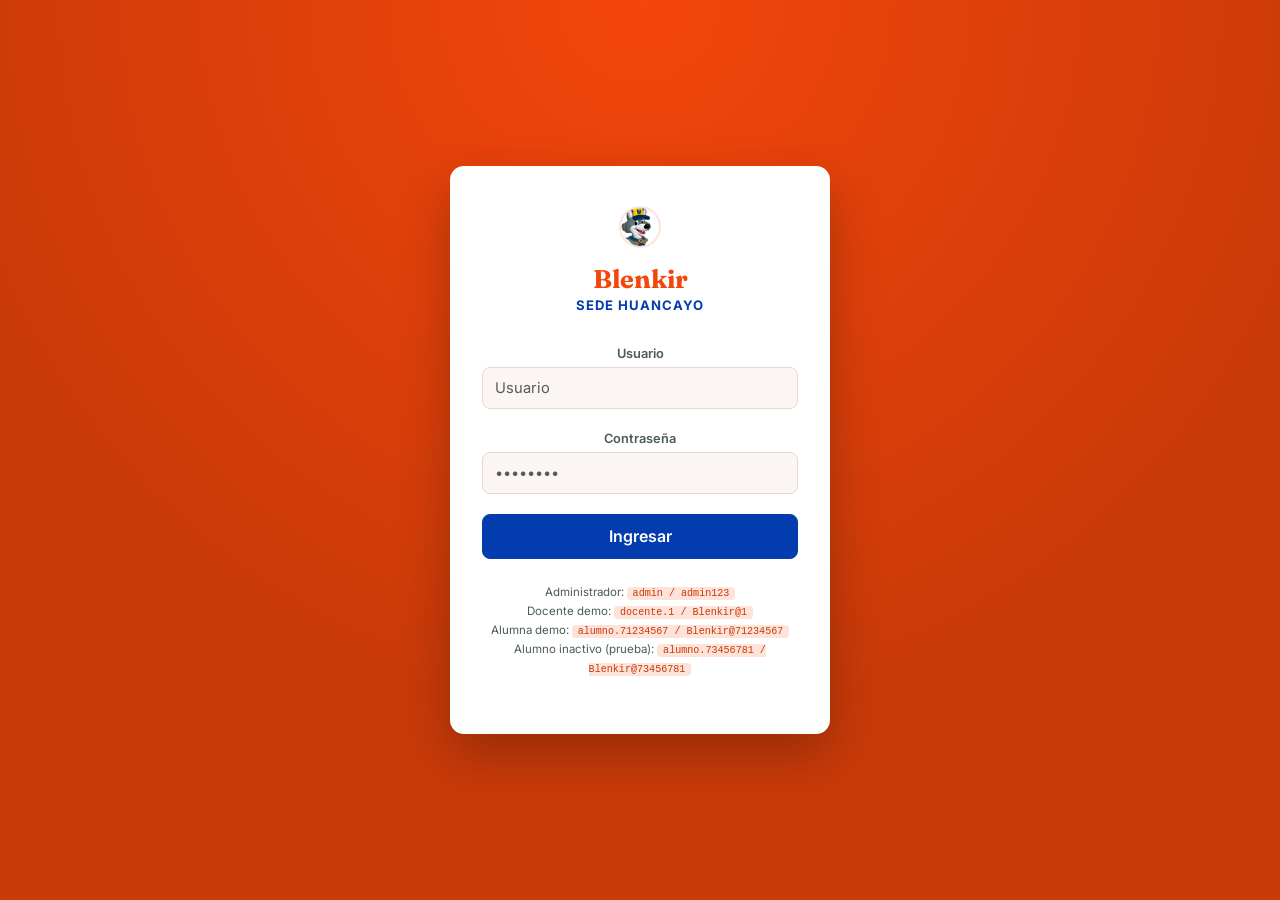
==== v3/src/main/resources/static/index.html @ 97f26d27 "primera mejora del sistema" ====
<!DOCTYPE html>
<html lang="es">
<head>
<meta charset="UTF-8">
<meta name="viewport" content="width=device-width, initial-scale=1.0">
<title>Blenkir · Sede Huancayo</title>

<link rel="preconnect" href="https://fonts.googleapis.com">
<link href="https://fonts.googleapis.com/css2?family=Fraunces:opsz,wght@9..144,500;9..144,600;9..144,700&family=Inter:wght@400;500;600;700&display=swap" rel="stylesheet">
<link href="https://cdn.jsdelivr.net/npm/bootstrap@5.3.3/dist/css/bootstrap.min.css" rel="stylesheet">
<link rel="stylesheet" href="styles.css">
</head>
<body>

<!--  PANTALLA 1 · INICIO DE SESIÓN-->
<section id="pantallaLogin" class="login-screen">
  <div class="login-card">
    <div class="brand-mark mx-auto mb-3">
      <img src="img/logo.png" alt="Logo Colegios Blenkir">
    </div>
    <h1 class="login-title">Blenkir</h1>
    <p class="login-sub">Sede Huancayo </p>

    <form id="formLogin" class="d-flex flex-column gap-3 mt-4" novalidate>
      <div>
        <label class="form-label" for="loginUsuario">Usuario</label>
        <input type="text" class="form-control" id="loginUsuario" placeholder="Usuario" autocomplete="username" required>
      </div>
      <div>
        <label class="form-label" for="loginPassword">Contraseña</label>
        <input type="password" class="form-control" id="loginPassword" placeholder="••••••••" autocomplete="current-password" required>
      </div>
      <div id="loginError" class="login-error d-none">Usuario o contraseña incorrectos.</div>
      <button type="submit" class="btn btn-brand mt-1">Ingresar</button>
    </form>

    <p class="login-hint mt-4">
      Administrador: <code>admin / admin123</code><br>
      Docente demo: <code>docente.1 / Blenkir@1</code><br>
      Alumna demo: <code>alumno.71234567 / Blenkir@71234567</code><br>
      Alumno inactivo (prueba): <code>alumno.73456781 / Blenkir@73456781</code>
    </p>
  </div>
</section>

<!-- APP -->
<div id="appShell" class="app-wrap d-none">

  <header class="topbar">
    <div class="d-flex align-items-center justify-content-between flex-wrap py-2 px-3">
      <div class="d-flex align-items-center gap-3 brand">
        <button id="btnMenu" class="btn-icon d-lg-none" aria-label="Abrir menú">☰</button>
        <div class="brand-mark brand-mark-sm">
          <img src="img/logo.png" alt="Logo Colegios Blenkir">
        </div>
        <div>
          <h1 class="brand-name mb-0">Blenkir</h1>
          <span class="brand-sub">Sede Huancayo</span>
        </div>
      </div>
      <div class="d-flex align-items-center gap-3">
        <span class="user-chip">
          <span id="userNombre">—</span>
          <span id="userRol" class="badge-rol">—</span>
        </span>
        <button id="btnLogout" class="btn btn-outline-light btn-sm">Cerrar sesión</button>
      </div>
    </div>
  </header>

  <div class="app-body">

    <!-- SIDEBAR -->
    <aside class="sidebar" id="sidebar">
      <nav class="d-flex flex-column gap-1">
        <button class="side-link active" data-view="dashboard" data-roles="Administrador,Docente">🏠 Panel principal</button>
        <button class="side-link" data-view="estudiantes" data-roles="Administrador">🎓 Estudiantes</button>
        <button class="side-link" data-view="academica" data-roles="Administrador">📚 Gestión académica</button>
        <button class="side-link" data-view="calificaciones" data-roles="Docente">📝 Calificaciones</button>
        <button class="side-link" data-view="asistencia" data-roles="Docente">🗓️ Asistencia</button>
        <button class="side-link" data-view="usuarios" data-roles="Administrador">👤 Usuarios</button>
        <button class="side-link" data-view="reportes" data-roles="Administrador,Docente">📊 Reportes</button>
        <button class="side-link" data-view="misnotas" data-roles="Alumno">🎒 Mis notas</button>
      </nav>
    </aside>
    <div class="sidebar-backdrop d-none" id="sidebarBackdrop"></div>

    <!--  MAIN CONTENT  -->
    <main class="main-content">

      <section id="welcomeBanner" class="welcome-banner" aria-live="polite">
        <div>
          <span class="welcome-eyebrow">COLEGIO BLENKIR · SEDE HUANCAYO</span>
          <h2 id="welcomeTitle">¡Bienvenido al sistema!</h2>
          <p id="welcomeText">Nos alegra tenerte de vuelta. Aquí puedes consultar la información académica.</p>
        </div>
        <span class="welcome-icon" aria-hidden="true">✦</span>
      </section>

      <!-- PANEL PRINCIPAL -->
      <section class="view active" id="view-dashboard">
        <h2 class="view-title">Panel principal</h2>
        <p class="view-sub">Accede rápidamente a cada módulo del sistema.</p>

        <div class="dashboard-grid">
          <button class="dash-card" data-goto="estudiantes" data-roles="Administrador">
            <span class="dash-icon">🎓</span>
            <span class="dash-label">Estudiantes</span>
            <span class="dash-count" id="countEstudiantes">0</span>
          </button>
          <button class="dash-card" data-goto="academica" data-sub="docentes" data-roles="Administrador">
            <span class="dash-icon">👨‍🏫</span>
            <span class="dash-label">Docentes</span>
            <span class="dash-count" id="countDocentes">0</span>
          </button>
          <button class="dash-card" data-goto="academica" data-sub="cursos" data-roles="Administrador">
            <span class="dash-icon">📚</span>
            <span class="dash-label">Cursos</span>
            <span class="dash-count" id="countCursos">0</span>
          </button>
          <button class="dash-card" data-goto="calificaciones" data-roles="Docente">
            <span class="dash-icon">📝</span>
            <span class="dash-label">Calificaciones</span>
            <span class="dash-count" id="countNotas">0</span>
          </button>
          <button class="dash-card" data-goto="asistencia" data-roles="Docente">
            <span class="dash-icon">🗓️</span>
            <span class="dash-label">Asistencia</span>
            <span class="dash-count" id="countAsistencias">0</span>
          </button>
          <button class="dash-card" data-goto="reportes">
            <span class="dash-icon">📊</span>
            <span class="dash-label">Reportes</span>
            <span class="dash-count">→</span>
          </button>
        </div>
      </section>

      <!-- GESTIÓN DE ESTUDIANTES  -->
      <section class="view" id="view-estudiantes">
        <h2 class="view-title">Gestión de estudiantes</h2>
        <p class="view-sub">Registrar, modificar, buscar y desactivar estudiantes.</p>

        <div class="section-flex">
          <div class="card panel-card form-card">
            <h3 class="panel-title" id="tituloFormEstudiante">Registrar estudiante</h3>
            <form id="formEstudiante" class="d-flex flex-column gap-3" novalidate>
              <input type="hidden" id="estId">
              <div>
                <label class="form-label" for="estNombres">Nombres</label>
                <input type="text" class="form-control" id="estNombres" placeholder="Ana María" required>
              </div>
              <div>
                <label class="form-label" for="estApellidos">Apellidos</label>
                <input type="text" class="form-control" id="estApellidos" placeholder="Quispe Torres" required>
              </div>
              <div>
                <label class="form-label" for="estDni">DNI</label>
                <input type="text" class="form-control" id="estDni" placeholder="12345678" required>
              </div>
              <div class="row g-2">
                <div class="col-7">
                  <label class="form-label" for="estGrado">Grado</label>
                  <select class="form-select" id="estGrado" required>
                    <option value="" disabled selected>Elegir</option>
                    <option>1ro Secundaria</option>
                    <option>2do Secundaria</option>
                    <option>3ro Secundaria</option>
                    <option>4to Secundaria</option>
                    <option>5to Secundaria</option>
                  </select>
                </div>
                <div class="col-5">
                  <label class="form-label" for="estSeccion">Sección</label>
                  <select class="form-select" id="estSeccion" required>
                    <option value="" disabled selected>—</option>
                    <option>A</option><option>B</option><option>C</option>
                  </select>
                </div>
              </div>
              <div class="d-flex gap-2 mt-2">
                <button type="submit" class="btn btn-brand flex-grow-1" id="btnGuardarEstudiante">Guardar estudiante</button>
                <button type="button" class="btn btn-outline-secondary d-none" id="btnCancelarEdicionEst">Cancelar</button>
              </div>
            </form>
          </div>

          <div class="card panel-card table-card">
            <div class="d-flex justify-content-between align-items-center flex-wrap gap-2 mb-3">
              <h3 class="panel-title mb-0">Lista de estudiantes</h3>
              <div class="d-flex gap-2 flex-wrap">
                <select class="form-select filter-select" id="filtroEstadoEstudiante">
                  <option value="">Todos los estados</option>
                  <option value="activo">Activos</option>
                  <option value="inactivo">Inactivos</option>
                </select>
                <input type="search" id="buscarEstudiante" class="form-control search-input" placeholder="Buscar por nombre o DNI…">
              </div>
            </div>
            <div class="table-responsive">
              <table class="table table-hover align-middle mb-0">
                <thead>
                  <tr>
                    <th>Estudiante</th><th>DNI</th><th>Grado</th><th>Sección</th><th>Estado</th><th class="text-end">Acciones</th>
                  </tr>
                </thead>
                <tbody id="tbodyEstudiantes"></tbody>
              </table>
            </div>
            <p class="empty-state d-none" id="emptyEstudiantes">No hay estudiantes con ese criterio.</p>
          </div>
        </div>
      </section>

      <!-- GESTIÓN ACADÉMICA -->
      <section class="view" id="view-academica">
        <h2 class="view-title">Gestión académica</h2>
        <p class="view-sub">Cursos, docentes y asignación de estudiantes a cursos.</p>

        <nav class="subtabs mb-4">
          <button class="subtab-btn active" data-subtab="cursos">Cursos</button>
          <button class="subtab-btn" data-subtab="docentes">Docentes</button>
          <button class="subtab-btn" data-subtab="asignacion">Asignación de estudiantes</button>
        </nav>

        <!-- CURSOS -->
        <div class="subpanel active" id="sub-cursos">
          <div class="section-flex">
            <div class="card panel-card form-card">
              <h3 class="panel-title">Nuevo curso</h3>
              <form id="formCurso" class="d-flex flex-column gap-3" novalidate><input type="hidden" id="curId">
                <div>
                  <label class="form-label" for="curNombre">Nombre del curso</label>
                  <input type="text" class="form-control" id="curNombre" placeholder="Matemática" required>
                </div>
                <div>
                  <label class="form-label" for="curDocente">Docente asignado</label>
                  <select class="form-select" id="curDocente" required>
                    <option value="" disabled selected>Elegir docente</option>
                  </select>
                </div>
                <div>
                  <label class="form-label" for="curCreditos">Créditos</label>
                  <input type="number" class="form-control" id="curCreditos" min="1" max="10" value="3" required>
                </div>
                <div class="d-flex gap-2 mt-2"><button type="submit" class="btn btn-brand flex-grow-1" id="btnGuardarCurso">Guardar curso</button><button type="button" class="btn btn-outline-secondary" onclick="limpiarFormCurso()">Cancelar</button></div>
              </form>
            </div>
            <div class="card panel-card table-card">
              <h3 class="panel-title">Lista de cursos</h3>
              <div class="table-responsive">
                <table class="table table-hover align-middle mb-0">
                  <thead><tr><th>Curso</th><th>Docente</th><th>Créditos</th><th class="text-end">Acciones</th></tr></thead>
                  <tbody id="tbodyCursos"></tbody>
                </table>
              </div>
              <p class="empty-state d-none" id="emptyCursos">Aún no hay cursos registrados.</p>
            </div>
          </div>
        </div>

        <!-- DOCENTES -->
        <div class="subpanel" id="sub-docentes">
          <div class="section-flex">
            <div class="card panel-card form-card">
              <h3 class="panel-title" id="tituloFormDocente">Registrar docente</h3>
              <form id="formDocente" class="d-flex flex-column gap-3" novalidate>
                <input type="hidden" id="docId">
                <div>
                  <label class="form-label" for="docNombres">Nombres y apellidos</label>
                  <input type="text" class="form-control" id="docNombres" placeholder="Carlos Ruiz" required>
                </div>
                <div>
                  <label class="form-label" for="docEspecialidad">Especialidad</label>
                  <input type="text" class="form-control" id="docEspecialidad" placeholder="Matemática" required>
                </div>
                <div>
                  <label class="form-label" for="docEmail">Correo</label>
                  <input type="email" class="form-control" id="docEmail" placeholder="carlos.ruiz@blenkirahora.edu" required>
                </div>
                <div class="d-flex gap-2 mt-2">
                  <button type="submit" class="btn btn-brand flex-grow-1" id="btnGuardarDocente">Guardar docente</button>
                  <button type="button" class="btn btn-outline-secondary d-none" id="btnCancelarEdicionDoc">Cancelar</button>
                </div>
              </form>
            </div>
            <div class="card panel-card table-card">
              <h3 class="panel-title">Lista de docentes</h3>
              <div class="table-responsive">
                <table class="table table-hover align-middle mb-0">
                  <thead><tr><th>Docente</th><th>Especialidad</th><th>Correo</th><th>Estado</th><th class="text-end">Acciones</th></tr></thead>
                  <tbody id="tbodyDocentes"></tbody>
                </table>
              </div>
              <p class="empty-state d-none" id="emptyDocentes">Aún no hay docentes registrados.</p>
            </div>
          </div>
        </div>

        <!-- ASIGNACIÓN -->
        <div class="subpanel" id="sub-asignacion">
          <div class="card panel-card">
            <h3 class="panel-title">Matricular estudiantes en un curso</h3>
            <div class="row g-3 mb-3">
              <div class="col-md-6">
                <label class="form-label" for="asigCurso">Curso</label>
                <select class="form-select" id="asigCurso">
                  <option value="" disabled selected>Elegir curso</option>
                </select>
              </div>
            </div>
            <div class="table-responsive">
              <table class="table table-hover align-middle mb-0">
                <thead><tr><th>Estudiante</th><th>Grado / Sección</th><th class="text-end">Matriculado</th></tr></thead>
                <tbody id="tbodyAsignacion"></tbody>
              </table>
            </div>
            <p class="empty-state d-none" id="emptyAsignacion">Elige un curso para ver a los estudiantes.</p>
          </div>
        </div>
      </section>

      <!-- REGISTRO DE CALIFICACIONES -->
      <section class="view" id="view-calificaciones">
        <h2 class="view-title">Registro de calificaciones</h2>
        <p class="view-sub">Selecciona curso y estudiante, registra la nota y consulta el promedio.</p>

        <div class="section-flex">
          <div class="card panel-card form-card">
            <h3 class="panel-title">Registrar nota</h3>
            <form id="formNota" class="d-flex flex-column gap-3" novalidate>
              <div>
                <label class="form-label" for="notaCurso">Curso</label>
                <select class="form-select" id="notaCurso" required>
                  <option value="" disabled selected>Elegir curso</option>
                </select>
              </div>
              <div>
                <label class="form-label" for="notaEstudiante">Estudiante</label>
                <select class="form-select" id="notaEstudiante" required>
                  <option value="" disabled selected>Elegir estudiante</option>
                </select>
              </div>
              <div class="row g-2">
                <div class="col-6">
                  <label class="form-label" for="notaBimestre">Bimestre</label>
                  <select class="form-select" id="notaBimestre" required>
                    <option value="1">1</option><option value="2">2</option><option value="3">3</option><option value="4">4</option>
                  </select>
                </div>
                <div class="col-6">
                  <label class="form-label" for="notaCalificacion">Calificación (0–20)</label>
                  <input type="number" class="form-control" id="notaCalificacion" min="0" max="20" step="0.5" required>
                </div>
              </div>
              <button type="submit" class="btn btn-brand mt-2">Registrar nota</button>
            </form>

            <div class="promedio-box mt-4" id="promedioBox" style="display:none;">
              <span class="promedio-label">Promedio del estudiante</span>
              <span class="promedio-valor" id="promedioValor">0.0</span>
            </div>
          </div>

          <div class="card panel-card table-card">
            <div class="d-flex justify-content-between align-items-center flex-wrap gap-2 mb-3">
              <h3 class="panel-title mb-0">Notas registradas</h3>
              <select class="form-select filter-select" id="filtroCursoNotas">
                <option value="">Todos los cursos</option>
              </select>
            </div>
            <div class="table-responsive">
              <table class="table table-hover align-middle mb-0">
                <thead><tr><th>Estudiante</th><th>Curso</th><th>Bimestre</th><th>Calificación</th><th>Fecha</th><th class="text-end">Acciones</th></tr></thead>
                <tbody id="tbodyNotas"></tbody>
              </table>
            </div>
            <p class="empty-state d-none" id="emptyNotas">Aún no hay notas registradas.</p>
          </div>
        </div>
      </section>

      <!-- PANTALLA 6 · CONTROL DE ASISTENCIA -->
      <section class="view" id="view-asistencia">
        <h2 class="view-title">Control de asistencia</h2>
        <p class="view-sub">Registra asistencia, inasistencia o tardanza, y consulta el historial.</p>

        <div class="section-flex">
          <div class="card panel-card form-card">
            <h3 class="panel-title">Registrar asistencia</h3>
            <form id="formAsistencia" class="d-flex flex-column gap-3" novalidate>
              <div>
                <label class="form-label" for="asisCurso">Curso</label>
                <select class="form-select" id="asisCurso" required>
                  <option value="" disabled selected>Elegir curso</option>
                </select>
              </div>
              <div>
                <label class="form-label" for="asisEstudiante">Estudiante</label>
                <select class="form-select" id="asisEstudiante" required>
                  <option value="" disabled selected>Elegir estudiante</option>
                </select>
              </div>
              <div>
                <label class="form-label" for="asisFecha">Fecha</label>
                <input type="date" class="form-control" id="asisFecha" required>
              </div>
              <div>
                <label class="form-label" for="asisEstado">Estado</label>
                <select class="form-select" id="asisEstado" required>
                  <option value="Presente">Presente</option>
                  <option value="Tardanza">Tardanza</option>
                  <option value="Inasistencia">Inasistencia</option>
                </select>
              </div>
              <button type="submit" class="btn btn-brand mt-2">Registrar</button>
            </form>
          </div>

          <div class="card panel-card table-card">
            <div class="d-flex justify-content-between align-items-center flex-wrap gap-2 mb-3">
              <h3 class="panel-title mb-0">Historial de asistencia</h3>
              <select class="form-select filter-select" id="filtroEstudianteAsistencia">
                <option value="">Todos los estudiantes</option>
              </select>
            </div>
            <div class="table-responsive">
              <table class="table table-hover align-middle mb-0">
                <thead><tr><th>Estudiante</th><th>Curso</th><th>Fecha</th><th>Estado</th><th class="text-end">Acciones</th></tr></thead>
                <tbody id="tbodyAsistencia"></tbody>
              </table>
            </div>
            <p class="empty-state d-none" id="emptyAsistencia">Aún no hay registros de asistencia.</p>
          </div>
        </div>
      </section>

      <!-- GESTIÓN DE USUARIOS -->
      <section class="view" id="view-usuarios">
        <h2 class="view-title">Gestión de usuarios</h2>
        <p class="view-sub">Administra usernames, contraseñas, roles y vínculos con estudiantes o docentes.</p>
        <div class="section-flex">
          <div class="card panel-card form-card">
            <h3 class="panel-title" id="tituloFormUsuario">Nuevo usuario</h3>
            <form id="formUsuario" class="d-flex flex-column gap-3" novalidate>
              <input type="hidden" id="usrId">
              <div><label class="form-label" for="usrUsuario">Username</label><input type="text" class="form-control" id="usrUsuario" required></div>
              <div><label class="form-label" for="usrPassword">Contraseña</label><input type="password" class="form-control" id="usrPassword" placeholder="Vacío al editar = conservar actual"></div>
              <div><label class="form-label" for="usrTipo">Rol</label><select class="form-select" id="usrTipo" required><option>Administrador</option><option>Docente</option><option>Alumno</option></select></div>
              <div><label class="form-label" for="usrNombre">Nombre visible</label><input type="text" class="form-control" id="usrNombre" required></div>
              <div id="usrVinculoWrap"><label class="form-label" for="usrVinculo">Vinculado a</label><select class="form-select" id="usrVinculo"><option value="">Seleccionar</option></select></div>
              <div class="d-flex gap-2 mt-2"><button type="submit" class="btn btn-brand flex-grow-1" id="btnGuardarUsuario">Crear usuario</button><button type="button" class="btn btn-outline-secondary d-none" id="btnCancelarEdicionUsr">Cancelar</button></div>
            </form>
          </div>
          <div class="card panel-card table-card">
            <div class="d-flex justify-content-between align-items-center flex-wrap gap-2 mb-3"><h3 class="panel-title mb-0">Lista de usuarios</h3><input type="search" id="buscarUsuario" class="form-control search-input" placeholder="Buscar username, nombre o rol…"></div>
            <div class="table-responsive"><table class="table table-hover align-middle mb-0"><thead><tr><th>Username</th><th>Nombre</th><th>Rol</th><th>Vínculo</th><th class="text-end">Acciones</th></tr></thead><tbody id="tbodyUsuarios"></tbody></table></div>
            <p class="empty-state d-none" id="emptyUsuarios">No hay usuarios con ese criterio.</p>
          </div>
        </div>
      </section>

      <!-- REPORTES ACADÉMICOS -->
      <section class="view" id="view-reportes">
        <h2 class="view-title">Reportes académicos</h2>
        <p class="view-sub">Notas, asistencia, rendimiento académico e historial general.</p>

        <nav class="subtabs mb-4">
          <button class="subtab-btn active" data-subtab-rep="notas">Reporte de notas</button>
          <button class="subtab-btn" data-subtab-rep="asistencia">Asistencia</button>
          <button class="subtab-btn" data-subtab-rep="rendimiento">Rendimiento académico</button>
          <button class="subtab-btn" data-subtab-rep="historial">Historial</button>
        </nav>

        <div class="subpanel-rep active" id="rep-notas">
          <div class="card panel-card">
            <div class="d-flex justify-content-between align-items-center flex-wrap gap-2 mb-3">
              <h3 class="panel-title mb-0">Reporte de notas</h3>
              <select class="form-select filter-select" id="repFiltroCurso">
                <option value="">Todos los cursos</option>
              </select>
            </div>
            <div class="table-responsive">
              <table class="table table-hover align-middle mb-0">
                <thead><tr><th>Estudiante</th><th>Curso</th><th>Bimestre</th><th>Calificación</th></tr></thead>
                <tbody id="tbodyRepNotas"></tbody>
              </table>
            </div>
          </div>
        </div>

        <div class="subpanel-rep" id="rep-asistencia">
          <div class="card panel-card">
            <h3 class="panel-title">Resumen de asistencia por estudiante</h3>
            <div class="table-responsive">
              <table class="table table-hover align-middle mb-0">
                <thead><tr><th>Estudiante</th><th>Presente</th><th>Tardanza</th><th>Inasistencia</th><th>% Asistencia</th></tr></thead>
                <tbody id="tbodyRepAsistencia"></tbody>
              </table>
            </div>
          </div>
        </div>

        <div class="subpanel-rep" id="rep-rendimiento">
          <div class="card panel-card">
            <h3 class="panel-title">Ranking de rendimiento académico</h3>
            <div class="table-responsive">
              <table class="table table-hover align-middle mb-0">
                <thead><tr><th>#</th><th>Estudiante</th><th>Promedio general</th><th>Notas registradas</th></tr></thead>
                <tbody id="tbodyRepRendimiento"></tbody>
              </table>
            </div>
          </div>
        </div>

        <div class="subpanel-rep" id="rep-historial">
          <div class="card panel-card">
            <h3 class="panel-title">Historial general (notas y asistencia)</h3>
            <div class="table-responsive">
              <table class="table table-hover align-middle mb-0">
                <thead><tr><th>Fecha</th><th>Tipo</th><th>Estudiante</th><th>Curso</th><th>Detalle</th></tr></thead>
                <tbody id="tbodyRepHistorial"></tbody>
              </table>
            </div>
          </div>
        </div>
      </section>

      <!--  NOTAS (ALUMNO) -->
      <section class="view" id="view-misnotas">
        <h2 class="view-title">Mis notas</h2>
        <p class="view-sub">Consulta de tus calificaciones registradas por curso y bimestre.</p>

        <div class="alumno-header card panel-card mb-4">
          <div class="alumno-avatar">🎓</div>
          <div>
            <div class="alumno-nombre" id="alumnoNombre">—</div>
            <div class="alumno-meta" id="alumnoMeta">—</div>
          </div>
          <div class="promedio-box promedio-box-inline" id="promedioAlumnoBox">
            <span class="promedio-label">Promedio general</span>
            <span class="promedio-valor" id="promedioAlumnoValor">0.0</span>
          </div>
        </div>

        <div class="card panel-card table-card" style="max-width:100%;">
          <h3 class="panel-title mb-0">Detalle de calificaciones</h3>
          <div class="table-responsive mt-3">
            <table class="table table-hover align-middle mb-0">
              <thead><tr><th>Curso</th><th>Bimestre</th><th>Calificación</th><th>Fecha</th></tr></thead>
              <tbody id="tbodyMisNotas"></tbody>
            </table>
          </div>
          <p class="empty-state d-none" id="emptyMisNotas">Aún no tienes calificaciones registradas.</p>
        </div>
      </section>

    </main>
  </div>
</div>

<div class="toast-container position-fixed bottom-0 end-0 p-3">
  <div id="appToast" class="toast align-items-center border-0" role="alert">
    <div class="d-flex">
      <div class="toast-body" id="appToastBody">Listo.</div>
      <button type="button" class="btn-close btn-close-white me-2 m-auto" data-bs-dismiss="toast"></button>
    </div>
  </div>
</div>

<script src="https://cdn.jsdelivr.net/npm/bootstrap@5.3.3/dist/js/bootstrap.bundle.min.js"></script>
<script src="app.js"></script>
</body>
</html>
---- v3/src/main/resources/static/styles.css ----
:root {
  --ink: #1E2A26;
  --ink-soft: #4B5C55;
  --paper: #FBF6F3;
  --paper-raised: #FFFFFF;
  --line: #ECD9CE;
  --brass: #F4460B;
  --brass-dark: #C93A09;
  --brass-light: #FDE3D9;
  --pine: #023CAE;
  --pine-light: #E2EAF8;
  --pine-deep: #012868;
  --danger: #C93A09;
  --danger-light: #FDE3D9;
  --radius: 10px;
  --font-display: "Fraunces", serif;
  --font-body: "Inter", sans-serif;
  --sidebar-w: 240px;
}

* { box-sizing: border-box; }
html, body { height: 100%; }

body {
  margin: 0;
  background: var(--paper);
  color: var(--ink);
  font-family: var(--font-body);
}

/*  LOGIN  */
.login-screen {
  min-height: 100vh;
  display: flex;
  align-items: center;
  justify-content: center;
  background: radial-gradient(circle at top, var(--brass) 0%, var(--brass-dark) 65%);
  padding: 1.5rem;
}

.login-card {
  background: var(--paper-raised);
  border-radius: 14px;
  padding: 2.5rem 2rem;
  width: 100%;
  max-width: 380px;
  text-align: center;
  box-shadow: 0 20px 50px rgba(0,0,0,0.25);
}

.login-title {
  font-family: var(--font-display);
  font-weight: 700;
  font-size: 1.6rem;
  color: var(--brass);
  margin-bottom: 2px;
}

.login-sub {
  font-size: 0.82rem;
  color: var(--pine);
  font-weight: 700;
  text-transform: uppercase;
  letter-spacing: 1px;
}

.login-error {
  background: var(--danger-light);
  color: var(--danger);
  font-size: 0.82rem;
  padding: 8px 12px;
  border-radius: 8px;
  text-align: left;
}

.login-hint {
  font-size: 0.72rem;
  color: var(--ink-soft);
  line-height: 1.6;
}

.login-hint code {
  color: var(--brass-dark);
  background: var(--brass-light);
  padding: 1px 6px;
  border-radius: 4px;
}

/*  TOPBAR  */
.topbar {
  background: var(--pine);
  color: #fff;
  border-bottom: 3px solid var(--brass);
}

.brand-mark {
  width: 42px;
  height: 42px;
  min-width: 42px;
  min-height: 42px;
  border-radius: 50%;
  overflow: hidden;
  border: 2px solid var(--brass-light);
  display: flex;
  align-items: center;
  justify-content: center;
  font-family: var(--font-display);
  font-weight: 700;
  font-size: 20px;
  color: var(--brass-light);
  flex-shrink: 0;
  background: #fff;
}

.brand-mark img {
  width: 100%;
  height: 100%;
  object-fit: cover;
  display: block;
}

.brand-mark-sm { width: 36px; height: 36px; min-width: 36px; min-height: 36px; font-size: 16px; }

.brand-name {
  font-family: var(--font-display);
  font-weight: 600;
  font-size: 1.25rem;
  color: #fff;
}

.brand-sub {
  font-size: 0.72rem;
  color: #C9D6CE;
  text-transform: uppercase;
  letter-spacing: 1px;
}

.user-chip {
  display: flex;
  flex-direction: column;
  align-items: flex-end;
  font-size: 0.85rem;
  color: #fff;
  line-height: 1.3;
}

.badge-rol {
  font-size: 0.68rem;
  color: var(--brass-light);
  text-transform: uppercase;
  letter-spacing: 0.6px;
}

/* flexbox*/
.app-body {
  display: flex;
  align-items: stretch;
  min-height: calc(100vh - 68px);
}

.sidebar {
  width: var(--sidebar-w);
  flex-shrink: 0;
  background: var(--pine-deep);
  padding: 1.25rem 0.75rem;
}

.side-link {
  background: transparent;
  border: none;
  text-align: left;
  color: #C9D6CE;
  font-size: 0.9rem;
  font-weight: 600;
  padding: 0.65rem 0.9rem;
  border-radius: 8px;
  cursor: pointer;
  transition: background .15s ease, color .15s ease;
}

.side-link:hover { background: rgba(255,255,255,0.06); color: #fff; }

.side-link.active {
  background: var(--brass);
  color: #1E2A26;
}

.main-content {
  flex: 1;
  min-width: 0;
  padding: 2rem 1.75rem 3rem;
}

.view { display: none; }
.view.active { display: block; animation: fadeIn .25s ease; }

@keyframes fadeIn {
  from { opacity: 0; transform: translateY(4px); }
  to { opacity: 1; transform: translateY(0); }
}

.view-title {
  font-family: var(--font-display);
  font-weight: 600;
  font-size: 1.5rem;
  color: var(--pine);
  margin-bottom: 2px;
}

.view-sub {
  font-size: 0.88rem;
  color: var(--ink-soft);
  margin-bottom: 1.5rem;
}

/* Sidebar mobile */
.sidebar-backdrop {
  position: fixed;
  inset: 0;
  background: rgba(0,0,0,0.35);
  z-index: 20;
}

@media (max-width: 991px) {
  .sidebar {
    position: fixed;
    top: 0;
    left: 0;
    height: 100vh;
    z-index: 30;
    transform: translateX(-100%);
    transition: transform .2s ease;
    padding-top: 5rem;
    box-shadow: 4px 0 20px rgba(0,0,0,0.25);
  }
  .sidebar.open { transform: translateX(0); }
  .main-content { padding: 1.5rem 1rem 2.5rem; }
}

/* Dashboard cards  */
.dashboard-grid {
  display: flex;
  flex-wrap: wrap;
  gap: 1rem;
}

.dash-card {
  flex: 1 1 200px;
  max-width: 260px;
  background: var(--paper-raised);
  border: 1px solid var(--line);
  border-radius: var(--radius);
  padding: 1.4rem 1.2rem;
  display: flex;
  flex-direction: column;
  align-items: flex-start;
  gap: 6px;
  cursor: pointer;
  text-align: left;
  transition: transform .15s ease, box-shadow .15s ease, border-color .15s ease;
}

.dash-card:hover {
  transform: translateY(-3px);
  border-color: var(--brass);
  box-shadow: 0 10px 24px rgba(30,42,38,0.08);
}

.dash-icon { font-size: 1.5rem; }

.dash-label {
  font-weight: 700;
  font-size: 0.98rem;
  color: var(--pine);
}

.dash-count {
  font-family: var(--font-display);
  font-size: 1.6rem;
  font-weight: 700;
  color: var(--brass-dark);
}

/* Section layout */
.section-flex {
  display: flex;
  gap: 1.5rem;
  align-items: flex-start;
  flex-wrap: wrap;
}

.form-card { flex: 1 1 300px; max-width: 340px; }
.table-card { flex: 3 1 480px; min-width: 0; }

@media (max-width: 860px) {
  .form-card, .table-card { max-width: 100%; flex: 1 1 100%; }
}

/* Cards  */
.panel-card {
  background: var(--paper-raised);
  border: 1px solid var(--line);
  border-radius: var(--radius);
  padding: 1.5rem;
  box-shadow: 0 1px 2px rgba(30,42,38,0.04);
}

.panel-title {
  font-family: var(--font-display);
  font-weight: 600;
  font-size: 1.1rem;
  color: var(--pine);
  margin-bottom: 1.1rem;
}

/* Subtabs*/
.subtabs {
  display: flex;
  gap: 0.4rem;
  flex-wrap: wrap;
  border-bottom: 1px solid var(--line);
  padding-bottom: 0;
}

.subtab-btn {
  background: transparent;
  border: none;
  font-weight: 600;
  font-size: 0.85rem;
  color: var(--ink-soft);
  padding: 0.55rem 0.3rem;
  border-bottom: 3px solid transparent;
  cursor: pointer;
  transition: color .15s ease, border-color .15s ease;
}

.subtab-btn:hover { color: var(--ink); }
.subtab-btn.active { color: var(--pine); border-bottom-color: var(--brass); }

.subpanel, .subpanel-rep { display: none; }
.subpanel.active, .subpanel-rep.active { display: block; animation: fadeIn .2s ease; }

/* Forms  */
.form-label { font-size: 0.8rem; font-weight: 600; color: var(--ink-soft); margin-bottom: 4px; }

.form-control, .form-select {
  border: 1px solid var(--line);
  border-radius: 8px;
  padding: 0.55rem 0.75rem;
  font-size: 0.92rem;
  background: var(--paper);
}

.form-control:focus, .form-select:focus {
  border-color: var(--brass);
  box-shadow: 0 0 0 3px var(--brass-light);
}

.search-input, .filter-select { max-width: 240px; }

.btn-brand {
  background: var(--pine);
  border: 1px solid var(--pine);
  color: #fff;
  font-weight: 600;
  padding: 0.6rem 1rem;
  border-radius: 8px;
  transition: background .15s ease;
}

.btn-brand:hover { background: #24382F; color: #fff; }

/* Tables  */
.table thead th {
  font-size: 0.7rem;
  text-transform: uppercase;
  letter-spacing: 0.6px;
  color: var(--ink-soft);
  border-bottom: 2px solid var(--line);
  font-weight: 700;
  padding-bottom: 0.6rem;
}

.table td { border-color: var(--line); font-size: 0.88rem; vertical-align: middle; }
.table tbody tr:hover { background: var(--pine-light); }

.grade-pill, .score-pill, .status-pill {
  display: inline-block;
  padding: 3px 10px;
  border-radius: 999px;
  font-size: 0.76rem;
  font-weight: 700;
  background: var(--pine-light);
  color: var(--pine);
}

.score-pill.low, .status-pill.inasistencia, .status-pill.inactivo { background: var(--danger-light); color: var(--danger); }
.score-pill.high { background: var(--brass-light); color: var(--brass-dark); }
.status-pill.tardanza { background: var(--brass-light); color: var(--brass-dark); }
.status-pill.presente, .status-pill.activo { background: var(--pine-light); color: var(--pine); }

.btn-icon {
  border: 1px solid var(--line);
  background: var(--paper-raised);
  border-radius: 6px;
  min-width: 30px;
  height: 30px;
  display: inline-flex;
  align-items: center;
  justify-content: center;
  font-size: 0.85rem;
  color: var(--ink-soft);
  cursor: pointer;
  padding: 0 8px;
  transition: all .15s ease;
}

.btn-icon:hover { border-color: var(--brass); color: var(--brass-dark); }
.btn-icon.danger:hover { border-color: var(--danger); color: var(--danger); }

.empty-state { text-align: center; color: var(--ink-soft); font-size: 0.86rem; padding: 1.5rem 0 0.5rem; }

/* Promedio box */
.promedio-box {
  display: flex;
  flex-direction: column;
  align-items: center;
  gap: 4px;
  background: var(--pine);
  border-radius: var(--radius);
  padding: 1.1rem;
  text-align: center;
}

.promedio-label { font-size: 0.72rem; text-transform: uppercase; letter-spacing: 1px; color: #C9D6CE; }
.promedio-valor { font-family: var(--font-display); font-size: 2.1rem; font-weight: 700; color: var(--brass-light); }

/* Toast  */
.toast { background: var(--pine); color: #fff; }

/*  Vista Notas (Alumno) */
.alumno-header {
  display: flex;
  align-items: center;
  gap: 1.1rem;
  flex-wrap: wrap;
}

.alumno-avatar {
  width: 56px;
  height: 56px;
  border-radius: 50%;
  background: var(--pine-light);
  display: flex;
  align-items: center;
  justify-content: center;
  font-size: 1.6rem;
  flex-shrink: 0;
}

.alumno-nombre {
  font-family: var(--font-display);
  font-weight: 600;
  font-size: 1.15rem;
  color: var(--pine);
}

.alumno-meta {
  font-size: 0.85rem;
  color: var(--ink-soft);
}

.promedio-box-inline {
  margin-left: auto;
  padding: 0.7rem 1.4rem;
}

/*  Matrícula  */.form-check-input:checked {
  background-color: var(--pine);
  border-color: var(--pine);
}

/*  Responsive  */
@media (max-width: 576px) {
  .brand-name { font-size: 1.05rem; }
  .search-input, .filter-select { max-width: 100%; width: 100%; }
  .panel-card { padding: 1.1rem; }
  .dash-card { max-width: 100%; flex: 1 1 100%; }
}


/* Mensaje de bienvenida personalizado al iniciar sesión */
.welcome-banner {
  display: flex;
  align-items: center;
  justify-content: space-between;
  gap: 1.25rem;
  margin: 0 0 1.5rem;
  padding: 1.35rem 1.6rem;
  border: 1px solid #e7e3da;
  border-radius: 18px;
  background: linear-gradient(115deg, #fffdf8 0%, #f3f6f1 100%);
  box-shadow: 0 8px 24px rgba(31, 48, 38, .045);
}
.welcome-eyebrow {
  display: block;
  margin-bottom: .45rem;
  color: #718071;
  font-size: .68rem;
  font-weight: 700;
  letter-spacing: .12em;
}
.welcome-banner h2 {
  margin: 0 0 .35rem;
  color: #263b30;
  font-family: 'Fraunces', Georgia, serif;
  font-size: clamp(1.35rem, 2.5vw, 1.8rem);
}
.welcome-banner p { margin: 0; color: #66736a; font-size: .9rem; }
.welcome-icon {
  display: grid;
  place-items: center;
  flex: 0 0 48px;
  width: 48px;
  height: 48px;
  border-radius: 15px;
  background: #e5eee5;
  color: #45634d;
  font-size: 1.5rem;
}
@media (max-width: 576px) {
  .welcome-banner { padding: 1.1rem; }
  .welcome-icon { flex-basis: 40px; width: 40px; height: 40px; }
}
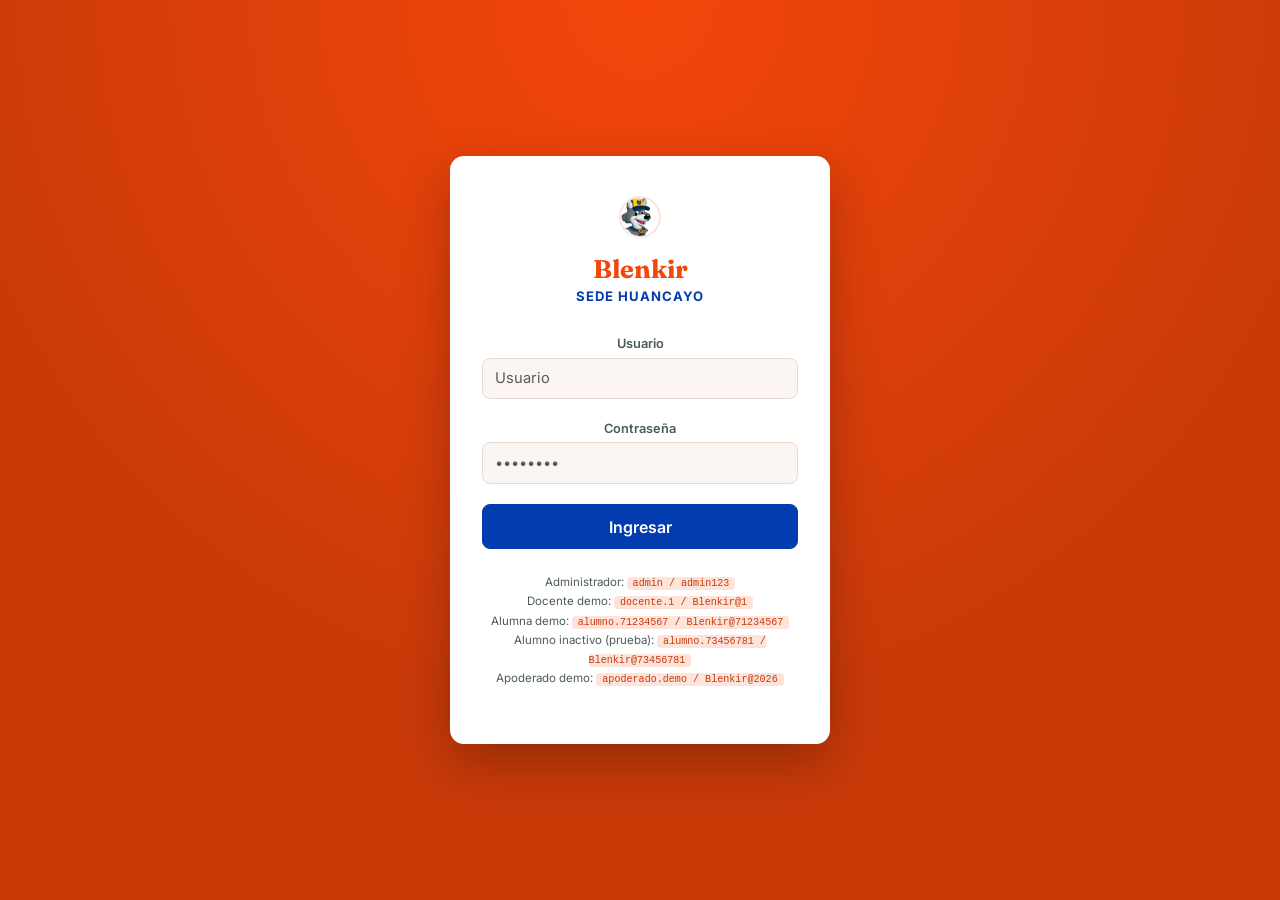
==== commit 5cc9a5cc: "Implementacion de panel de apoderado" ====
--- a/v3/src/main/resources/static/index.html
+++ b/v3/src/main/resources/static/index.html
@@ -38,7 +38,8 @@
       Administrador: <code>admin / admin123</code><br>
       Docente demo: <code>docente.1 / Blenkir@1</code><br>
       Alumna demo: <code>alumno.71234567 / Blenkir@71234567</code><br>
-      Alumno inactivo (prueba): <code>alumno.73456781 / Blenkir@73456781</code>
+      Alumno inactivo (prueba): <code>alumno.73456781 / Blenkir@73456781</code><br>
+      Apoderado demo: <code>apoderado.demo / Blenkir@2026</code>
     </p>
   </div>
 </section>
@@ -81,6 +82,7 @@
         <button class="side-link" data-view="usuarios" data-roles="Administrador">👤 Usuarios</button>
         <button class="side-link" data-view="reportes" data-roles="Administrador,Docente">📊 Reportes</button>
         <button class="side-link" data-view="misnotas" data-roles="Alumno">🎒 Mis notas</button>
+      <button class="side-link" data-view="portal-apoderado" data-roles="APODERADO">👨‍👩‍👧 Portal familiar</button>
       </nav>
     </aside>
     <div class="sidebar-backdrop d-none" id="sidebarBackdrop"></div>
@@ -446,9 +448,17 @@
               <input type="hidden" id="usrId">
               <div><label class="form-label" for="usrUsuario">Username</label><input type="text" class="form-control" id="usrUsuario" required></div>
               <div><label class="form-label" for="usrPassword">Contraseña</label><input type="password" class="form-control" id="usrPassword" placeholder="Vacío al editar = conservar actual"></div>
-              <div><label class="form-label" for="usrTipo">Rol</label><select class="form-select" id="usrTipo" required><option>Administrador</option><option>Docente</option><option>Alumno</option></select></div>
+              <div><label class="form-label" for="usrTipo">Rol</label><select class="form-select" id="usrTipo" required><option>Administrador</option><option>Docente</option><option>Alumno</option><option value="APODERADO">Apoderado</option></select></div>
               <div><label class="form-label" for="usrNombre">Nombre visible</label><input type="text" class="form-control" id="usrNombre" required></div>
-              <div id="usrVinculoWrap"><label class="form-label" for="usrVinculo">Vinculado a</label><select class="form-select" id="usrVinculo"><option value="">Seleccionar</option></select></div>
+              <div id="usrVinculoWrap"><label class="form-label" for="usrVinculo">Vinculado a</label><select class="form-select" id="usrVinculo"><option value="">Seleccionar</option></select><small id="usrVinculoAyuda" class="text-muted d-none">Puedes seleccionar más de un estudiante con Ctrl (Windows) o Cmd (Mac).</small></div>
+              <div id="usrPermisosApoderado" class="d-none">
+                <small class="text-muted d-block mb-2">El parentesco y los permisos seleccionados se aplicarán a todos los estudiantes vinculados en este formulario.</small>
+                <label class="form-label" for="usrParentesco">Parentesco</label>
+                <select class="form-select mb-2" id="usrParentesco"><option>Madre</option><option>Padre</option><option>Tutor legal</option><option>Familiar autorizado</option><option>Otro</option></select>
+                <div class="form-check"><input class="form-check-input" type="checkbox" id="usrPuedeVerNotas" checked><label class="form-check-label" for="usrPuedeVerNotas">Puede consultar calificaciones</label></div>
+                <div class="form-check"><input class="form-check-input" type="checkbox" id="usrPuedeVerAsistencia" checked><label class="form-check-label" for="usrPuedeVerAsistencia">Puede consultar asistencia</label></div>
+                <div class="form-check"><input class="form-check-input" type="checkbox" id="usrPuedeVerAlertas" checked><label class="form-check-label" for="usrPuedeVerAlertas">Puede consultar alertas</label></div>
+              </div>
               <div class="d-flex gap-2 mt-2"><button type="submit" class="btn btn-brand flex-grow-1" id="btnGuardarUsuario">Crear usuario</button><button type="button" class="btn btn-outline-secondary d-none" id="btnCancelarEdicionUsr">Cancelar</button></div>
             </form>
           </div>
@@ -552,6 +562,15 @@
             </table>
           </div>
           <p class="empty-state d-none" id="emptyMisNotas">Aún no tienes calificaciones registradas.</p>
+        </div>
+      </section>
+
+      <!-- PORTAL PRIVADO DEL APODERADO -->
+      <section class="view" id="view-portal-apoderado">
+        <h2 class="view-title">Portal del apoderado</h2>
+        <p class="view-sub">Consulta el rendimiento y la asistencia de los estudiantes vinculados a tu cuenta.</p>
+        <div id="apoderadoPortalContenido" class="apoderado-portal-contenido">
+          <div class="card panel-card"><p class="mb-0">Cargando información académica autorizada…</p></div>
         </div>
       </section>
 
--- a/v3/src/main/resources/static/styles.css
+++ b/v3/src/main/resources/static/styles.css
@@ -532,3 +532,23 @@
   .welcome-banner { padding: 1.1rem; }
   .welcome-icon { flex-basis: 40px; width: 40px; height: 40px; }
 }
+
+
+/* PORTAL DE APODERADOS */
+.apoderado-portal-contenido { display: grid; gap: 1.25rem; }
+.apoderado-estudiante { overflow: hidden; border: 1px solid var(--line); border-radius: 14px; background: #fff; box-shadow: 0 8px 24px rgba(2, 36, 75, .06); }
+.apoderado-estudiante-cabecera { display: flex; justify-content: space-between; align-items: center; gap: 1rem; flex-wrap: wrap; padding: 1.25rem 1.4rem; background: linear-gradient(115deg, #f0f5ff, #fff8f4); border-bottom: 1px solid var(--line); }
+.apoderado-estudiante-nombre { margin: 0; color: var(--pine); font-family: var(--font-display); font-size: 1.25rem; }
+.apoderado-estudiante-meta { color: var(--ink-soft); font-size: .82rem; margin-top: .25rem; }
+.apoderado-resumen { display: grid; grid-template-columns: repeat(4, minmax(0,1fr)); gap: .75rem; padding: 1rem 1.25rem; }
+.apoderado-kpi { padding: .85rem 1rem; background: var(--paper); border: 1px solid var(--line); border-radius: 10px; }
+.apoderado-kpi span { display: block; color: var(--ink-soft); font-size: .75rem; }
+.apoderado-kpi strong { display: block; margin-top: .2rem; color: var(--pine); font-size: 1.3rem; }
+.apoderado-bloque { padding: .35rem 1.25rem 1.25rem; }
+.apoderado-bloque h3 { margin: .7rem 0; color: var(--pine); font-size: 1rem; font-weight: 700; }
+.apoderado-alerta { padding: .7rem .85rem; margin-bottom: .5rem; border-radius: 8px; background: #fff4ed; border-left: 3px solid var(--brass); font-size: .84rem; }
+.apoderado-alerta small { display: block; color: var(--ink-soft); margin-top: .15rem; }
+.apoderado-sin-datos { padding: .8rem 1rem; color: var(--ink-soft); background: var(--paper); border-radius: 8px; font-size: .85rem; }
+.apoderado-permiso { padding: .8rem 1rem; color: var(--ink-soft); background: #f5f7fb; border: 1px dashed #cbd5e1; border-radius: 8px; font-size: .85rem; }
+@media (max-width: 800px) { .apoderado-resumen { grid-template-columns: repeat(2, minmax(0,1fr)); } }
+@media (max-width: 420px) { .apoderado-resumen { grid-template-columns: 1fr 1fr; padding: .8rem; } .apoderado-bloque { padding: .25rem .8rem 1rem; } }
